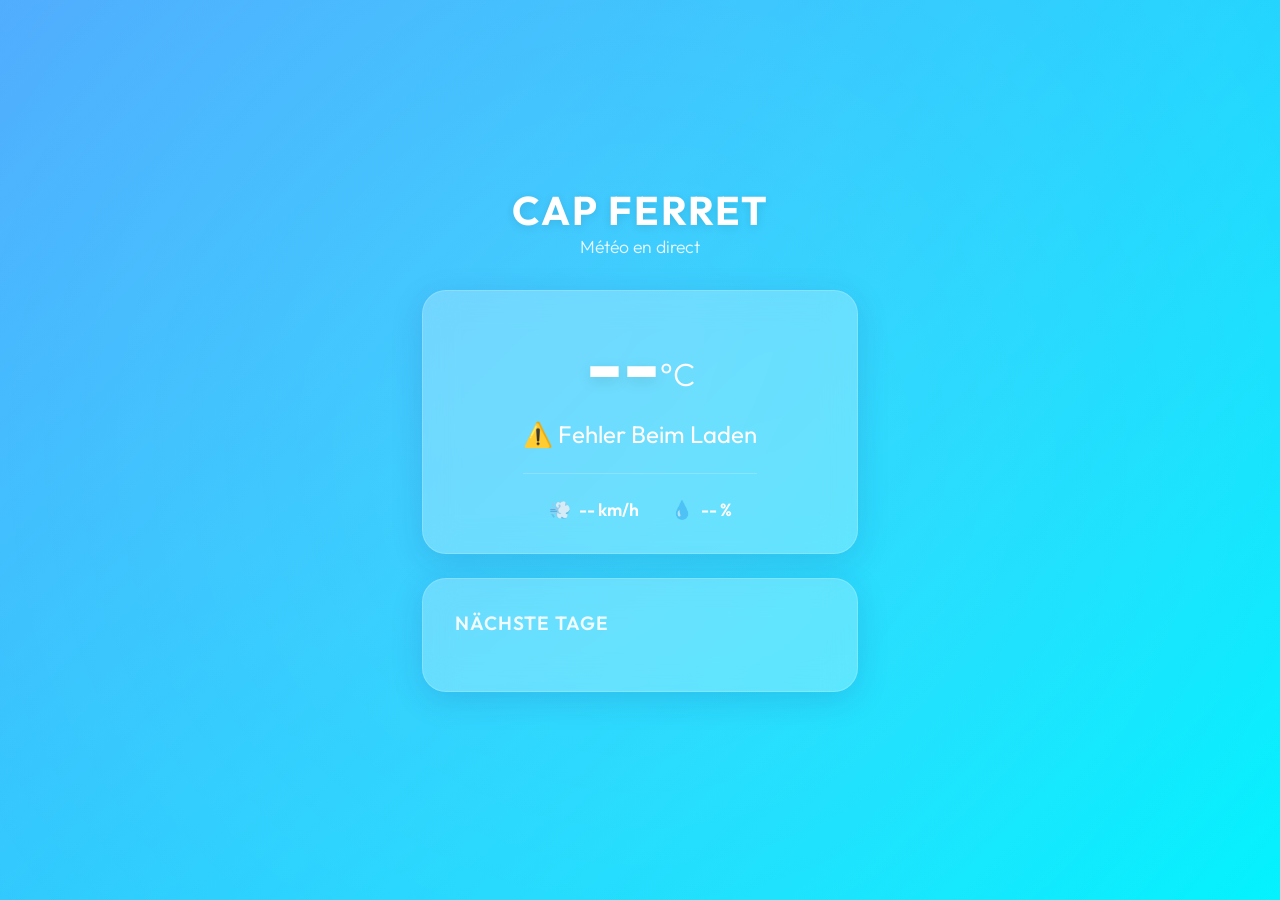
==== index.html @ 0821838e "feat: neues cap ferret layout implementiert" ====
<!DOCTYPE html>
<html lang="de">
<head>
    <meta charset="UTF-8">
    <meta name="viewport" content="width=device-width, initial-scale=1.0">
    <title>Cap Ferret Meteo 🌊</title>
    <meta name="description" content="Aktuelles Wetter und Vorhersage für Cap Ferret.">
    <link rel="preconnect" href="https://fonts.googleapis.com">
    <link rel="preconnect" href="https://fonts.gstatic.com" crossorigin>
    <link href="https://fonts.googleapis.com/css2?family=Outfit:wght@300;400;600;700&display=swap" rel="stylesheet">
    <link rel="stylesheet" href="css/style.css">
</head>
<body>
    <div class="background-animation"></div>
    
    <main class="dashboard">
        <header>
            <h1>Cap Ferret</h1>
            <p class="subtitle">Météo en direct</p>
        </header>

        <section class="weather-card glass">
            <div class="current-weather">
                <div class="temp-container">
                    <span id="current-temp" class="temperature">--</span><span class="unit">°C</span>
                </div>
                <div class="weather-info">
                    <p id="weather-desc" class="description">Lade Wetterdaten...</p>
                    <div class="details">
                        <div class="detail-item">
                            <span class="icon">💨</span>
                            <span id="wind-speed">-- km/h</span>
                        </div>
                        <div class="detail-item">
                            <span class="icon">💧</span>
                            <span id="humidity">-- %</span>
                        </div>
                    </div>
                </div>
            </div>
        </section>

        <section class="forecast glass">
            <h2>Nächste Tage</h2>
            <div class="forecast-container" id="forecast-container">
                <!-- Forecast items will be injected here by JS -->
            </div>
        </section>
    </main>

    <script src="js/app.js"></script>
</body>
</html>
---- css/style.css ----
:root {
    --primary: #ffffff;
    --text-main: #1a202c;
    --text-muted: #4a5568;
    --glass-bg: rgba(255, 255, 255, 0.25);
    --glass-border: rgba(255, 255, 255, 0.18);
    --glass-shadow: 0 8px 32px 0 rgba(31, 38, 135, 0.15);
}

* {
    margin: 0;
    padding: 0;
    box-sizing: border-box;
}

body {
    font-family: 'Outfit', sans-serif;
    color: var(--primary);
    min-height: 100vh;
    display: flex;
    justify-content: center;
    align-items: center;
    overflow-x: hidden;
    background: linear-gradient(135deg, #4facfe 0%, #00f2fe 100%);
}

.background-animation {
    position: fixed;
    top: -50%;
    left: -50%;
    width: 200%;
    height: 200%;
    background: radial-gradient(circle, rgba(255,255,255,0.1) 0%, rgba(255,255,255,0) 60%);
    animation: rotate 30s linear infinite;
    z-index: -1;
}

@keyframes rotate {
    0% { transform: rotate(0deg); }
    100% { transform: rotate(360deg); }
}

.dashboard {
    width: 100%;
    max-width: 500px;
    padding: 2rem;
    z-index: 1;
}

header {
    text-align: center;
    margin-bottom: 2rem;
    animation: fadeInDown 1s ease;
}

h1 {
    font-size: 2.5rem;
    font-weight: 700;
    letter-spacing: 2px;
    text-transform: uppercase;
    text-shadow: 0 2px 10px rgba(0,0,0,0.1);
}

.subtitle {
    font-size: 1.1rem;
    font-weight: 300;
    opacity: 0.9;
}

.glass {
    background: var(--glass-bg);
    backdrop-filter: blur(16px);
    -webkit-backdrop-filter: blur(16px);
    border: 1px solid var(--glass-border);
    border-radius: 24px;
    box-shadow: var(--glass-shadow);
    padding: 2rem;
    margin-bottom: 1.5rem;
    animation: fadeInUp 1s ease backwards;
}

.current-weather {
    display: flex;
    flex-direction: column;
    align-items: center;
    text-align: center;
}

.temp-container {
    margin-bottom: 1rem;
}

.temperature {
    font-size: 5rem;
    font-weight: 700;
    line-height: 1;
    text-shadow: 0 4px 15px rgba(0,0,0,0.1);
}

.unit {
    font-size: 2rem;
    vertical-align: super;
    font-weight: 300;
}

.description {
    font-size: 1.5rem;
    font-weight: 400;
    margin-bottom: 1.5rem;
    text-transform: capitalize;
}

.details {
    display: flex;
    gap: 2rem;
    justify-content: center;
    width: 100%;
    border-top: 1px solid rgba(255,255,255,0.2);
    padding-top: 1.5rem;
}

.detail-item {
    display: flex;
    align-items: center;
    gap: 0.5rem;
    font-size: 1.1rem;
    font-weight: 600;
}

.forecast {
    animation-delay: 0.2s;
}

.forecast h2 {
    font-size: 1.2rem;
    font-weight: 600;
    margin-bottom: 1.5rem;
    text-transform: uppercase;
    letter-spacing: 1px;
    opacity: 0.9;
}

.forecast-container {
    display: flex;
    flex-direction: column;
    gap: 1rem;
}

.forecast-item {
    display: flex;
    justify-content: space-between;
    align-items: center;
    padding-bottom: 1rem;
    border-bottom: 1px solid rgba(255,255,255,0.15);
}

.forecast-item:last-child {
    border-bottom: none;
    padding-bottom: 0;
}

.forecast-day {
    font-weight: 600;
    width: 40%;
}

.forecast-icon {
    font-size: 1.5rem;
    width: 20%;
    text-align: center;
}

.forecast-temp {
    font-weight: 700;
    width: 40%;
    text-align: right;
}

@keyframes fadeInUp {
    from { opacity: 0; transform: translateY(20px); }
    to { opacity: 1; transform: translateY(0); }
}

@keyframes fadeInDown {
    from { opacity: 0; transform: translateY(-20px); }
    to { opacity: 1; transform: translateY(0); }
}

@media (max-width: 480px) {
    .dashboard { padding: 1rem; }
    h1 { font-size: 2rem; }
    .temperature { font-size: 4rem; }
}
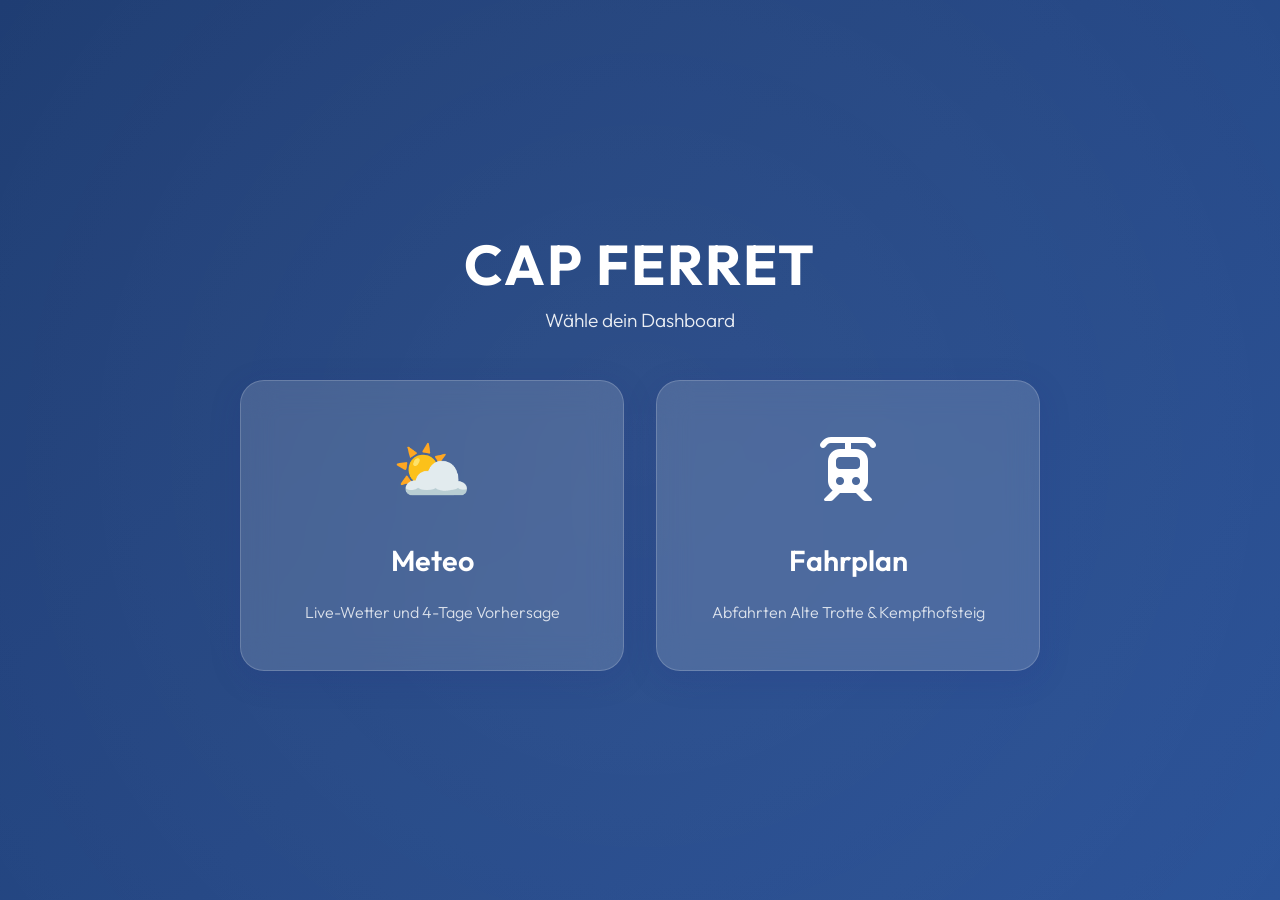
==== commit e8ac458f: "feat: multi-page setup mit oev monitor und meteo" ====
--- a/index.html
+++ b/index.html
@@ -3,51 +3,144 @@
 <head>
     <meta charset="UTF-8">
     <meta name="viewport" content="width=device-width, initial-scale=1.0">
-    <title>Cap Ferret Meteo 🌊</title>
-    <meta name="description" content="Aktuelles Wetter und Vorhersage für Cap Ferret.">
+    <title>Cap Ferret Portal</title>
+    <meta name="description" content="Portal für Cap Ferret Meteo und ÖV Monitor.">
     <link rel="preconnect" href="https://fonts.googleapis.com">
     <link rel="preconnect" href="https://fonts.gstatic.com" crossorigin>
     <link href="https://fonts.googleapis.com/css2?family=Outfit:wght@300;400;600;700&display=swap" rel="stylesheet">
-    <link rel="stylesheet" href="css/style.css">
+    <link rel="stylesheet" href="https://cdnjs.cloudflare.com/ajax/libs/font-awesome/6.4.0/css/all.min.css">
+    <style>
+        :root {
+            --primary: #ffffff;
+            --glass-bg: rgba(255, 255, 255, 0.15);
+            --glass-border: rgba(255, 255, 255, 0.18);
+            --glass-shadow: 0 8px 32px 0 rgba(31, 38, 135, 0.15);
+            --hover-bg: rgba(255, 255, 255, 0.25);
+        }
+
+        * { margin: 0; padding: 0; box-sizing: border-box; }
+
+        body {
+            font-family: 'Outfit', sans-serif;
+            color: var(--primary);
+            min-height: 100vh;
+            display: flex;
+            justify-content: center;
+            align-items: center;
+            overflow-x: hidden;
+            background: linear-gradient(135deg, #1e3c72 0%, #2a5298 100%);
+            padding: 20px;
+        }
+
+        .background-animation {
+            position: fixed;
+            top: -50%; left: -50%; width: 200%; height: 200%;
+            background: radial-gradient(circle, rgba(255,255,255,0.05) 0%, rgba(255,255,255,0) 60%);
+            animation: rotate 30s linear infinite;
+            z-index: -1;
+        }
+
+        @keyframes rotate { 0% { transform: rotate(0deg); } 100% { transform: rotate(360deg); } }
+
+        .container {
+            width: 100%;
+            max-width: 800px;
+            text-align: center;
+            animation: fadeIn 1s ease backwards;
+        }
+
+        h1 {
+            font-size: 3.5rem;
+            font-weight: 700;
+            margin-bottom: 0.5rem;
+            letter-spacing: 2px;
+            text-transform: uppercase;
+        }
+
+        p.subtitle {
+            font-size: 1.2rem;
+            font-weight: 300;
+            margin-bottom: 3rem;
+            opacity: 0.9;
+        }
+
+        .grid {
+            display: grid;
+            grid-template-columns: repeat(auto-fit, minmax(280px, 1fr));
+            gap: 2rem;
+            justify-content: center;
+        }
+
+        .card {
+            background: var(--glass-bg);
+            backdrop-filter: blur(16px);
+            -webkit-backdrop-filter: blur(16px);
+            border: 1px solid var(--glass-border);
+            border-radius: 24px;
+            box-shadow: var(--glass-shadow);
+            padding: 3rem 2rem;
+            text-decoration: none;
+            color: white;
+            transition: all 0.3s ease;
+            display: flex;
+            flex-direction: column;
+            align-items: center;
+            gap: 1.5rem;
+        }
+
+        .card:hover {
+            background: var(--hover-bg);
+            transform: translateY(-10px);
+            box-shadow: 0 15px 40px 0 rgba(31, 38, 135, 0.25);
+        }
+
+        .icon-wrapper {
+            font-size: 4rem;
+            margin-bottom: 0.5rem;
+        }
+
+        .card h2 {
+            font-size: 1.8rem;
+            font-weight: 600;
+        }
+
+        .card p {
+            font-weight: 300;
+            opacity: 0.8;
+            font-size: 1rem;
+        }
+
+        @keyframes fadeIn {
+            from { opacity: 0; transform: translateY(20px); }
+            to { opacity: 1; transform: translateY(0); }
+        }
+
+        @media (max-width: 600px) {
+            h1 { font-size: 2.5rem; }
+            .card { padding: 2rem 1.5rem; }
+        }
+    </style>
 </head>
 <body>
     <div class="background-animation"></div>
     
-    <main class="dashboard">
-        <header>
-            <h1>Cap Ferret</h1>
-            <p class="subtitle">Météo en direct</p>
-        </header>
+    <div class="container">
+        <h1>Cap Ferret</h1>
+        <p class="subtitle">Wähle dein Dashboard</p>
 
-        <section class="weather-card glass">
-            <div class="current-weather">
-                <div class="temp-container">
-                    <span id="current-temp" class="temperature">--</span><span class="unit">°C</span>
-                </div>
-                <div class="weather-info">
-                    <p id="weather-desc" class="description">Lade Wetterdaten...</p>
-                    <div class="details">
-                        <div class="detail-item">
-                            <span class="icon">💨</span>
-                            <span id="wind-speed">-- km/h</span>
-                        </div>
-                        <div class="detail-item">
-                            <span class="icon">💧</span>
-                            <span id="humidity">-- %</span>
-                        </div>
-                    </div>
-                </div>
-            </div>
-        </section>
+        <div class="grid">
+            <a href="meteo/" class="card">
+                <div class="icon-wrapper">⛅</div>
+                <h2>Meteo</h2>
+                <p>Live-Wetter und 4-Tage Vorhersage</p>
+            </a>
 
-        <section class="forecast glass">
-            <h2>Nächste Tage</h2>
-            <div class="forecast-container" id="forecast-container">
-                <!-- Forecast items will be injected here by JS -->
-            </div>
-        </section>
-    </main>
-
-    <script src="js/app.js"></script>
+            <a href="oev/" class="card">
+                <div class="icon-wrapper"><i class="fas fa-train-tram"></i></div>
+                <h2>Fahrplan</h2>
+                <p>Abfahrten Alte Trotte & Kempfhofsteig</p>
+            </a>
+        </div>
+    </div>
 </body>
 </html>
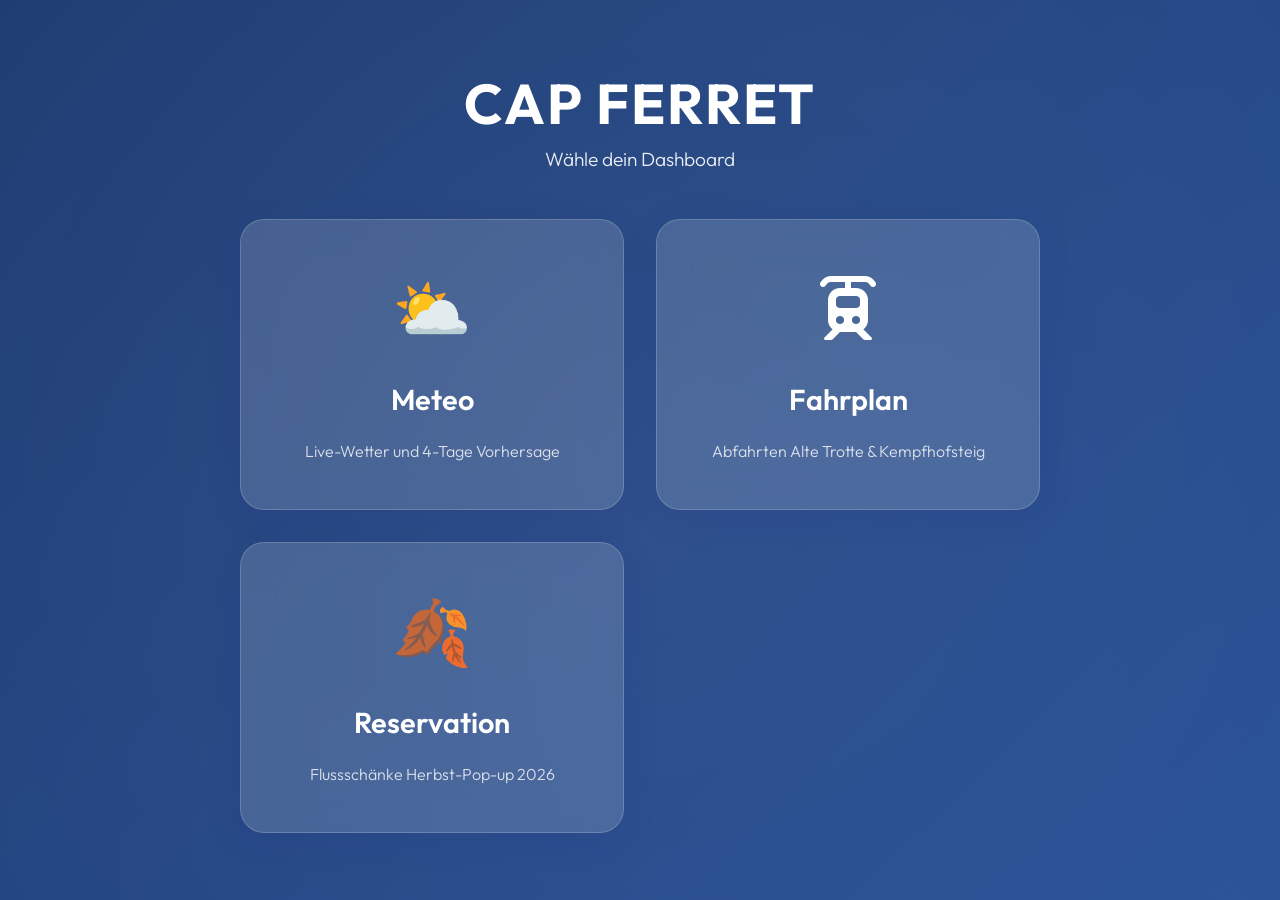
==== commit 7b01b544: "Add Flussschänke Reservation public web app and Google Apps Script backend" ====
--- a/index.html
+++ b/index.html
@@ -140,6 +140,12 @@
                 <h2>Fahrplan</h2>
                 <p>Abfahrten Alte Trotte & Kempfhofsteig</p>
             </a>
+
+            <a href="flussschaenke-reservation/" class="card">
+                <div class="icon-wrapper">🍂</div>
+                <h2>Reservation</h2>
+                <p>Flussschänke Herbst-Pop-up 2026</p>
+            </a>
         </div>
     </div>
 </body>
